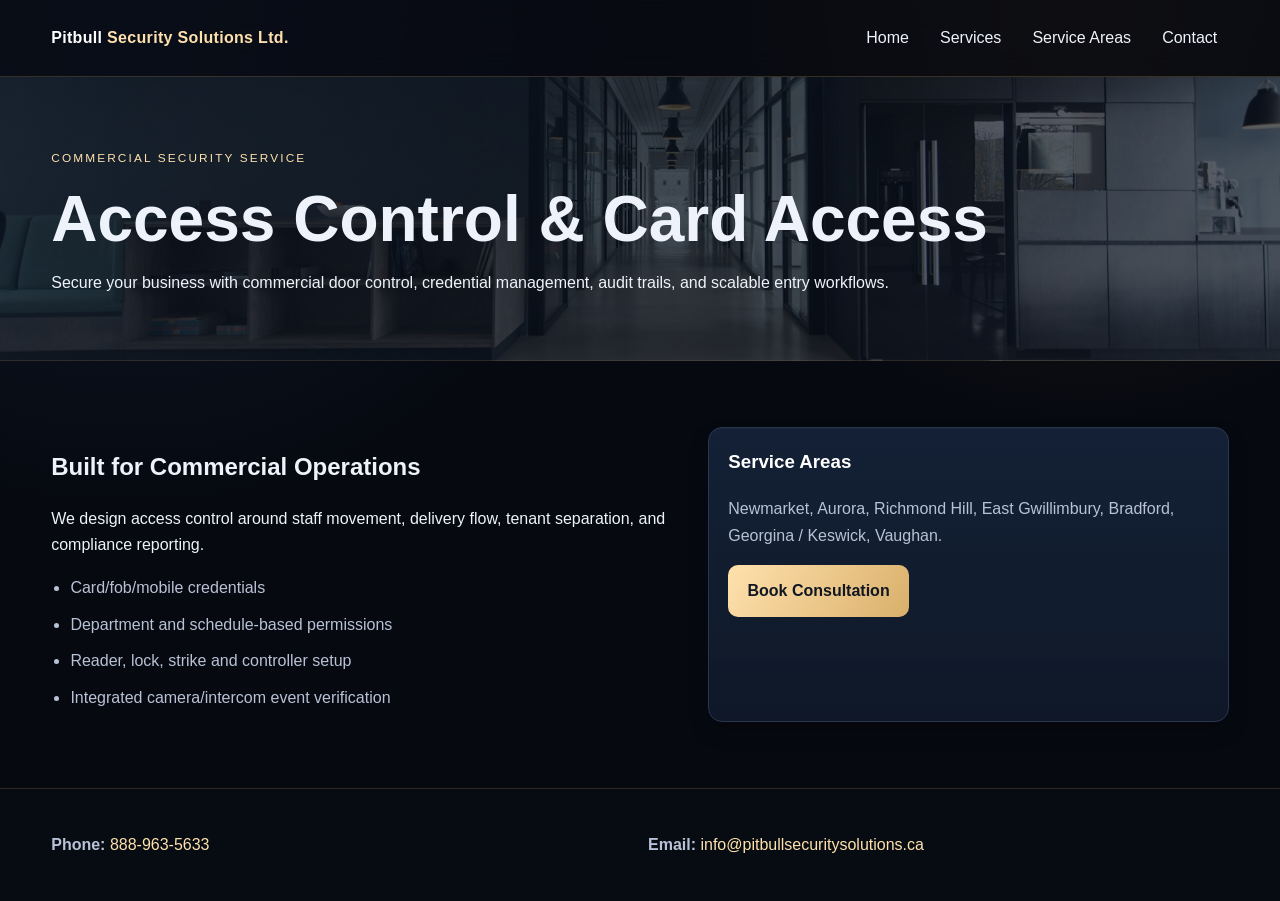
==== access-control.html @ b4ac7568 "Add service pages and images for Access Control, Alarm Systems, and Service Areas ### Motivation  - " ====
<!doctype html>
<html lang="en-CA">
<head>
  <meta charset="UTF-8">
  <meta name="viewport" content="width=device-width, initial-scale=1.0">
  <title>Commercial Access Control & Card Access | Pitbull Security Solutions Ltd.</title>
  <meta name="description" content="Commercial-grade access control and card access systems for offices, retail, industrial, and mixed-use buildings in York Region.">
  <meta name="robots" content="index,follow">
  <link rel="canonical" href="https://pitbullsecuritysolutions.ca/access-control.html">
  <link rel="stylesheet" href="styles.css">
</head>
<body>
<header class="site-header"><div class="container nav-wrap"><a class="brand" href="index.html">Pitbull <span>Security Solutions Ltd.</span></a><nav aria-label="Primary navigation"><ul><li><a href="index.html">Home</a></li><li><a href="services.html">Services</a></li><li><a href="areas.html">Service Areas</a></li><li><a href="contact.html">Contact</a></li></ul></nav></div></header>
<main>
  <section class="internal-hero img-access-commercial"><div class="container"><p class="eyebrow">Commercial Security Service</p><h1>Access Control & Card Access</h1><p>Secure your business with commercial door control, credential management, audit trails, and scalable entry workflows.</p></div></section>
  <section class="section"><div class="container two-col"><div><h2>Built for Commercial Operations</h2><p>We design access control around staff movement, delivery flow, tenant separation, and compliance reporting.</p><ul class='feature-list'><li>Card/fob/mobile credentials</li><li>Department and schedule-based permissions</li><li>Reader, lock, strike and controller setup</li><li>Integrated camera/intercom event verification</li></ul></div><div class="card"><h3>Service Areas</h3><p>Newmarket, Aurora, Richmond Hill, East Gwillimbury, Bradford, Georgina / Keswick, Vaughan.</p><p><a class="btn btn-primary" href="contact.html">Book Consultation</a></p></div></div></section>
</main>
<footer class="site-footer"><div class="container footer-grid"><p><strong>Phone:</strong> <a href="tel:8889635633">888-963-5633</a></p><p><strong>Email:</strong> <a href="mailto:info@pitbullsecuritysolutions.ca">info@pitbullsecuritysolutions.ca</a></p></div></footer>
</body></html>
---- styles.css ----
:root {
  --bg: #060910;
  --surface: #111a2b;
  --surface-2: #152239;
  --text: #eef3fb;
  --muted: #b8c2d6;
  --accent: #d9b06b;
  --accent-2: #ffe1ad;
  --line: #273651;
  --max: 1200px;
}
* { box-sizing: border-box; }
html, body { margin: 0; padding: 0; }
body {
  font-family: Inter, "Segoe UI", Roboto, sans-serif;
  color: var(--text);
  line-height: 1.65;
  background:
    radial-gradient(circle at 10% 0, rgba(30,50,83,.45) 0, rgba(30,50,83,0) 35%),
    radial-gradient(circle at 85% 0, rgba(104,73,24,.35) 0, rgba(104,73,24,0) 30%),
    var(--bg);
}
.container { width: min(var(--max), 92vw); margin-inline: auto; }
a { color: var(--accent-2); text-decoration: none; }
a:hover { color: #fff; }

.site-header {
  position: sticky; top: 0; z-index: 100;
  background: rgba(8,11,18,.78);
  border-bottom: 1px solid rgba(217,176,107,.22);
  backdrop-filter: blur(14px);
}
.nav-wrap { min-height: 76px; display: flex; align-items: center; justify-content: space-between; gap: 1rem; }
.brand { color:#fff; font-weight: 800; letter-spacing:.02em; }
.brand span { color: var(--accent-2); }
nav ul { margin:0; padding:0; list-style:none; display:flex; flex-wrap:wrap; gap:.5rem; }
nav a { color: var(--text); border-radius:999px; padding:.35rem .72rem; }
nav a[aria-current="page"], nav a:hover { background: rgba(217,176,107,.17); }

.hero {
  min-height: 82vh; display:flex; align-items:center;
  background-image: linear-gradient(to right, rgba(6,9,16,.9), rgba(6,9,16,.48)), url('assets/images/camera.jpg');
  background-size: cover; background-position: center;
}
.hero-content { max-width: 840px; padding: 5.1rem 0; }
.eyebrow { margin:0 0 1rem; text-transform: uppercase; letter-spacing:.18em; font-size:.74rem; color:var(--accent-2); }
h1 { margin:0 0 1rem; line-height:1.08; font-size: clamp(2rem, 5vw, 4rem); }
.hero p { color:#e8eef8; font-size:1.08rem; }
.hero-actions { display:flex; flex-wrap: wrap; gap:.8rem; margin-top:1.8rem; }
.btn { display:inline-block; padding:.8rem 1.2rem; border-radius:10px; font-weight:700; }
.btn-primary { background: linear-gradient(120deg, var(--accent-2), var(--accent)); color:#111722; }
.btn-secondary { border:1px solid rgba(238,243,251,.35); color:#fff; }

.section { padding: 4.1rem 0; }
.dark-panel { background: linear-gradient(180deg, rgba(17,26,43,.92), rgba(17,26,43,.67)); border-top:1px solid rgba(217,176,107,.12); border-bottom:1px solid rgba(217,176,107,.12); }
.two-col { display:grid; grid-template-columns: 1.2fr 1fr; gap: 2rem; }
.feature-list { margin:0; padding-left:1.2rem; color:var(--muted); }
.feature-list li { margin-bottom:.65rem; }

.section-lead { color:var(--muted); max-width:75ch; }
.cards, .service-links { display:grid; grid-template-columns: repeat(auto-fit,minmax(240px,1fr)); gap:1rem; }
.card {
  background: linear-gradient(180deg, rgba(21,34,57,.92), rgba(16,25,41,.95));
  border:1px solid var(--line); border-radius:14px; padding:1.2rem;
  box-shadow: inset 0 1px rgba(255,255,255,.03), 0 10px 20px rgba(0,0,0,.2);
}
.card h2,.card h3 { margin-top:0; color:#fff; }
.card p { color:var(--muted); }

.service-grid {
  display:grid;
  grid-template-columns: repeat(auto-fit, minmax(280px,1fr));
  gap: 1rem;
}
.service-tile {
  min-height: 250px;
  border-radius: 15px;
  overflow: hidden;
  border: 1px solid rgba(217,176,107,.22);
  position: relative;
  display:flex;
  align-items:flex-end;
  background-size: cover;
  background-position: center;
}
.service-tile::before {
  content:"";
  position:absolute; inset:0;
  background: linear-gradient(to top, rgba(7,10,16,.93) 15%, rgba(7,10,16,.2));
}
.service-tile > div { position: relative; z-index:1; padding:1.1rem; }
.service-tile h3 { margin:0 0 .35rem; }
.service-tile p { margin:.15rem 0 .5rem; color:#d2dbee; }

.img-access { background-image:url('assets/images/access.jpg'); }
.img-camera { background-image:url('assets/images/camera.jpg'); }
.img-alarm { background-image:url('assets/images/alarm.jpg'); }
.img-intercom { background-image:url('assets/images/intercom.jpg'); }
.img-wiring { background-image:url('assets/images/wiring.jpg'); }
.img-automation { background-image:url('assets/images/automation.jpg'); }

.internal-hero {
  padding: 4.5rem 0 3rem;
  background-image: linear-gradient(130deg, rgba(13,21,35,.95), rgba(16,26,44,.78));
  border-bottom: 1px solid rgba(217,176,107,.15);
}
.internal-hero.img-access,
.internal-hero.img-camera,
.internal-hero.img-alarm,
.internal-hero.img-intercom,
.internal-hero.img-wiring,
.internal-hero.img-automation { background-blend-mode: overlay; }
.map-bg { background-image: linear-gradient(130deg, rgba(13,21,35,.93), rgba(16,26,44,.78)), url('assets/images/map.jpg'); background-size:cover; }

.cta-wrap { text-align:center; border:1px solid rgba(217,176,107,.25); border-radius:14px; padding:2.2rem; background:linear-gradient(180deg,rgba(23,35,56,.95),rgba(12,17,27,.92)); }
.site-footer { border-top:1px solid rgba(217,176,107,.18); background:#070b12; color:var(--muted); padding:1.7rem 0; }
.footer-grid { display:grid; grid-template-columns: repeat(auto-fit,minmax(230px,1fr)); gap:1rem; }

@media (max-width: 900px) {
  .two-col { grid-template-columns: 1fr; }
}
@media (max-width: 650px) {
  .nav-wrap { flex-direction:column; justify-content:center; padding:.65rem 0; }
  .hero { min-height: 70vh; }
  .hero-content { padding: 3.4rem 0; }
}

.service-card-link { display: block; }
.service-thumb {
  display: block;
  height: 120px;
  border-radius: 10px;
  margin-bottom: .9rem;
  background-size: cover;
  background-position: center;
  border: 1px solid rgba(217,176,107,.2);
}

.internal-hero.img-access { background-image: linear-gradient(130deg, rgba(13,21,35,.8), rgba(16,26,44,.65)), url('assets/images/access.jpg'); background-size: cover; background-position: center; }
.internal-hero.img-camera { background-image: linear-gradient(130deg, rgba(13,21,35,.8), rgba(16,26,44,.65)), url('assets/images/camera.jpg'); background-size: cover; background-position: center; }
.internal-hero.img-alarm { background-image: linear-gradient(130deg, rgba(13,21,35,.8), rgba(16,26,44,.65)), url('assets/images/alarm.jpg'); background-size: cover; background-position: center; }
.internal-hero.img-intercom { background-image: linear-gradient(130deg, rgba(13,21,35,.8), rgba(16,26,44,.65)), url('assets/images/intercom.jpg'); background-size: cover; background-position: center; }
.internal-hero.img-wiring { background-image: linear-gradient(130deg, rgba(13,21,35,.8), rgba(16,26,44,.65)), url('assets/images/wiring.jpg'); background-size: cover; background-position: center; }
.internal-hero.img-automation { background-image: linear-gradient(130deg, rgba(13,21,35,.8), rgba(16,26,44,.65)), url('assets/images/automation.jpg'); background-size: cover; background-position: center; }

.image-band {
  display: grid;
  grid-template-columns: repeat(auto-fit, minmax(240px,1fr));
  gap: 1rem;
}
.band-tile {
  min-height: 190px;
  border-radius: 14px;
  border: 1px solid rgba(217,176,107,.2);
  position: relative;
  overflow: hidden;
  display: flex;
  align-items: end;
  background-size: cover;
  background-position: center;
}
.band-tile::before {
  content: "";
  position: absolute;
  inset: 0;
  background: linear-gradient(to top, rgba(7,10,16,.88) 20%, rgba(7,10,16,.15));
}
.band-tile h3 {
  position: relative;
  z-index: 1;
  margin: 0;
  padding: 1rem;
}

.img-contact-panel {
  background-image: linear-gradient(140deg, rgba(14,22,36,.92), rgba(14,22,36,.82)), url('assets/images/contact.jpg');
  background-size: cover;
  background-position: center;
}


.img-access-commercial { background-image: linear-gradient(130deg, rgba(10,18,30,.82), rgba(10,18,30,.66)), url('assets/images/access-commercial.jpg'); background-size: cover; background-position: center; }
.img-intercom-pro { background-image: linear-gradient(130deg, rgba(10,18,30,.82), rgba(10,18,30,.66)), url('assets/images/intercom-pro.jpg'); background-size: cover; background-position: center; }
.img-wiring-pro { background-image: linear-gradient(130deg, rgba(10,18,30,.82), rgba(10,18,30,.66)), url('assets/images/wiring-pro.jpg'); background-size: cover; background-position: center; }

.faq-section { background: linear-gradient(180deg, rgba(12,18,29,.9), rgba(8,13,22,.92)); border-top: 1px solid rgba(217,176,107,.12); border-bottom: 1px solid rgba(217,176,107,.12); }
.faq-grid { display: grid; grid-template-columns: 1fr 1fr; gap: .9rem; }
.faq-item { border: 1px solid var(--line); border-radius: 12px; padding: .8rem 1rem; background: rgba(16,25,41,.86); }
.faq-item summary { cursor: pointer; font-weight: 700; color: #fff; }
.faq-item p { color: var(--muted); margin: .75rem 0 0; }

.form-section { padding-top: 0; }
.form-card { max-width: 860px; margin: 0 auto; }
.contact-form { display: grid; grid-template-columns: 1fr 1fr; gap: .9rem; }
.contact-form label { display: grid; gap: .4rem; color: #dce6f7; font-size: .95rem; }
.contact-form input,
.contact-form select,
.contact-form textarea {
  width: 100%;
  border: 1px solid rgba(217,176,107,.22);
  border-radius: 8px;
  background: rgba(8,12,20,.8);
  color: #fff;
  padding: .68rem .75rem;
  font: inherit;
}
.contact-form textarea,
.contact-form label:last-of-type,
.contact-form button { grid-column: 1 / -1; }

@media (max-width: 850px) {
  .faq-grid,
  .contact-form { grid-template-columns: 1fr; }
}
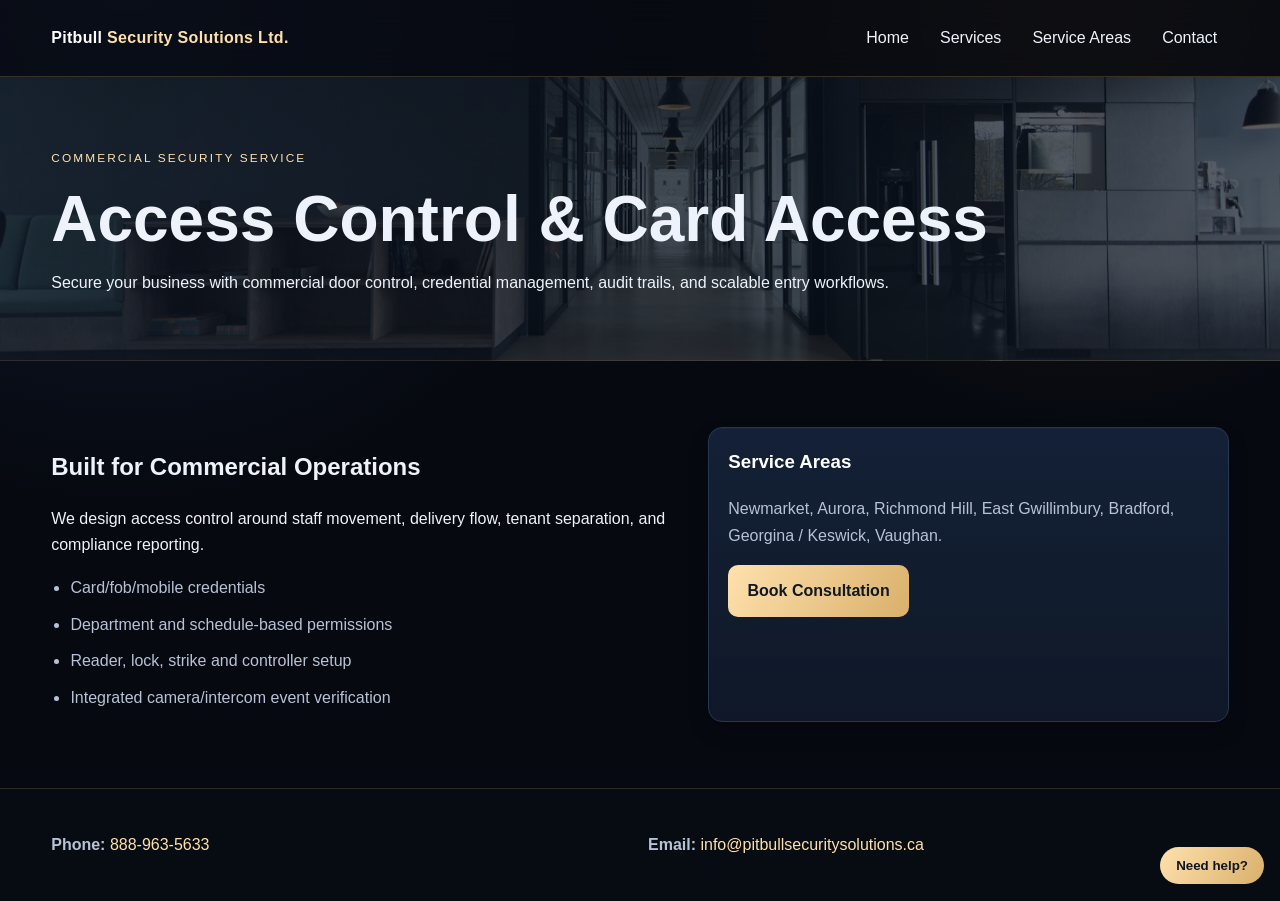
==== commit 4b22a1d9: "Production harden site with chat assistant, richer content, and PWA metadata" ====
--- a/access-control.html
+++ b/access-control.html
@@ -8,6 +8,8 @@
   <meta name="robots" content="index,follow">
   <link rel="canonical" href="https://pitbullsecuritysolutions.ca/access-control.html">
   <link rel="stylesheet" href="styles.css">
+  <link rel="icon" href="favicon.svg" type="image/svg+xml">
+  <link rel="manifest" href="site.webmanifest">
 </head>
 <body>
 <header class="site-header"><div class="container nav-wrap"><a class="brand" href="index.html">Pitbull <span>Security Solutions Ltd.</span></a><nav aria-label="Primary navigation"><ul><li><a href="index.html">Home</a></li><li><a href="services.html">Services</a></li><li><a href="areas.html">Service Areas</a></li><li><a href="contact.html">Contact</a></li></ul></nav></div></header>
@@ -16,4 +18,5 @@
   <section class="section"><div class="container two-col"><div><h2>Built for Commercial Operations</h2><p>We design access control around staff movement, delivery flow, tenant separation, and compliance reporting.</p><ul class='feature-list'><li>Card/fob/mobile credentials</li><li>Department and schedule-based permissions</li><li>Reader, lock, strike and controller setup</li><li>Integrated camera/intercom event verification</li></ul></div><div class="card"><h3>Service Areas</h3><p>Newmarket, Aurora, Richmond Hill, East Gwillimbury, Bradford, Georgina / Keswick, Vaughan.</p><p><a class="btn btn-primary" href="contact.html">Book Consultation</a></p></div></div></section>
 </main>
 <footer class="site-footer"><div class="container footer-grid"><p><strong>Phone:</strong> <a href="tel:8889635633">888-963-5633</a></p><p><strong>Email:</strong> <a href="mailto:info@pitbullsecuritysolutions.ca">info@pitbullsecuritysolutions.ca</a></p></div></footer>
+  <script src="assistant-chat.js" defer></script>
 </body></html>
--- a/styles.css
+++ b/styles.css
@@ -212,3 +212,23 @@
   .faq-grid,
   .contact-form { grid-template-columns: 1fr; }
 }
+
+/* Production hardening UI additions */
+.pro-section { padding: 4rem 0; }
+.pro-grid { display:grid; grid-template-columns: repeat(auto-fit, minmax(220px,1fr)); gap:1rem; }
+.kpi { border:1px solid var(--line); border-radius:12px; padding:1rem; background:rgba(16,25,41,.85); }
+
+.chat-widget { position: fixed; right: 1rem; bottom: 1rem; z-index: 999; font-family: Inter, sans-serif; }
+.chat-toggle { background: linear-gradient(120deg, var(--accent-2), var(--accent)); color:#0f1420; border:0; border-radius:999px; padding:.7rem 1rem; font-weight:700; cursor:pointer; }
+.chat-panel { width: min(92vw, 340px); margin-top:.6rem; border:1px solid rgba(217,176,107,.28); border-radius:14px; background:#0c1220; box-shadow:0 10px 30px rgba(0,0,0,.35); overflow:hidden; }
+.chat-panel header { display:flex; justify-content:space-between; align-items:center; padding:.7rem .85rem; background:#111a2b; }
+.chat-close { background:none; border:0; color:#fff; font-size:1.2rem; cursor:pointer; }
+.chat-body { max-height: 260px; overflow:auto; padding:.8rem; display:grid; gap:.5rem; }
+.chat-body p { margin:0; padding:.5rem .6rem; border-radius:10px; font-size:.92rem; }
+.chat-body .bot { background:#1a253a; color:#e9effa; }
+.chat-body .user { background:#283856; color:#fff; justify-self:end; }
+.chat-form { display:flex; gap:.45rem; padding:.75rem; border-top:1px solid #23314b; }
+.chat-form input { flex:1; border:1px solid #2c3b59; border-radius:8px; background:#0a101c; color:#fff; padding:.55rem .6rem; }
+.chat-form button { border:0; border-radius:8px; background:#d9b06b; color:#101722; padding:.55rem .72rem; font-weight:700; }
+.chat-escalate { display:flex; justify-content:space-between; gap:.4rem; padding:0 .75rem .75rem; }
+.chat-escalate a { font-size:.8rem; }
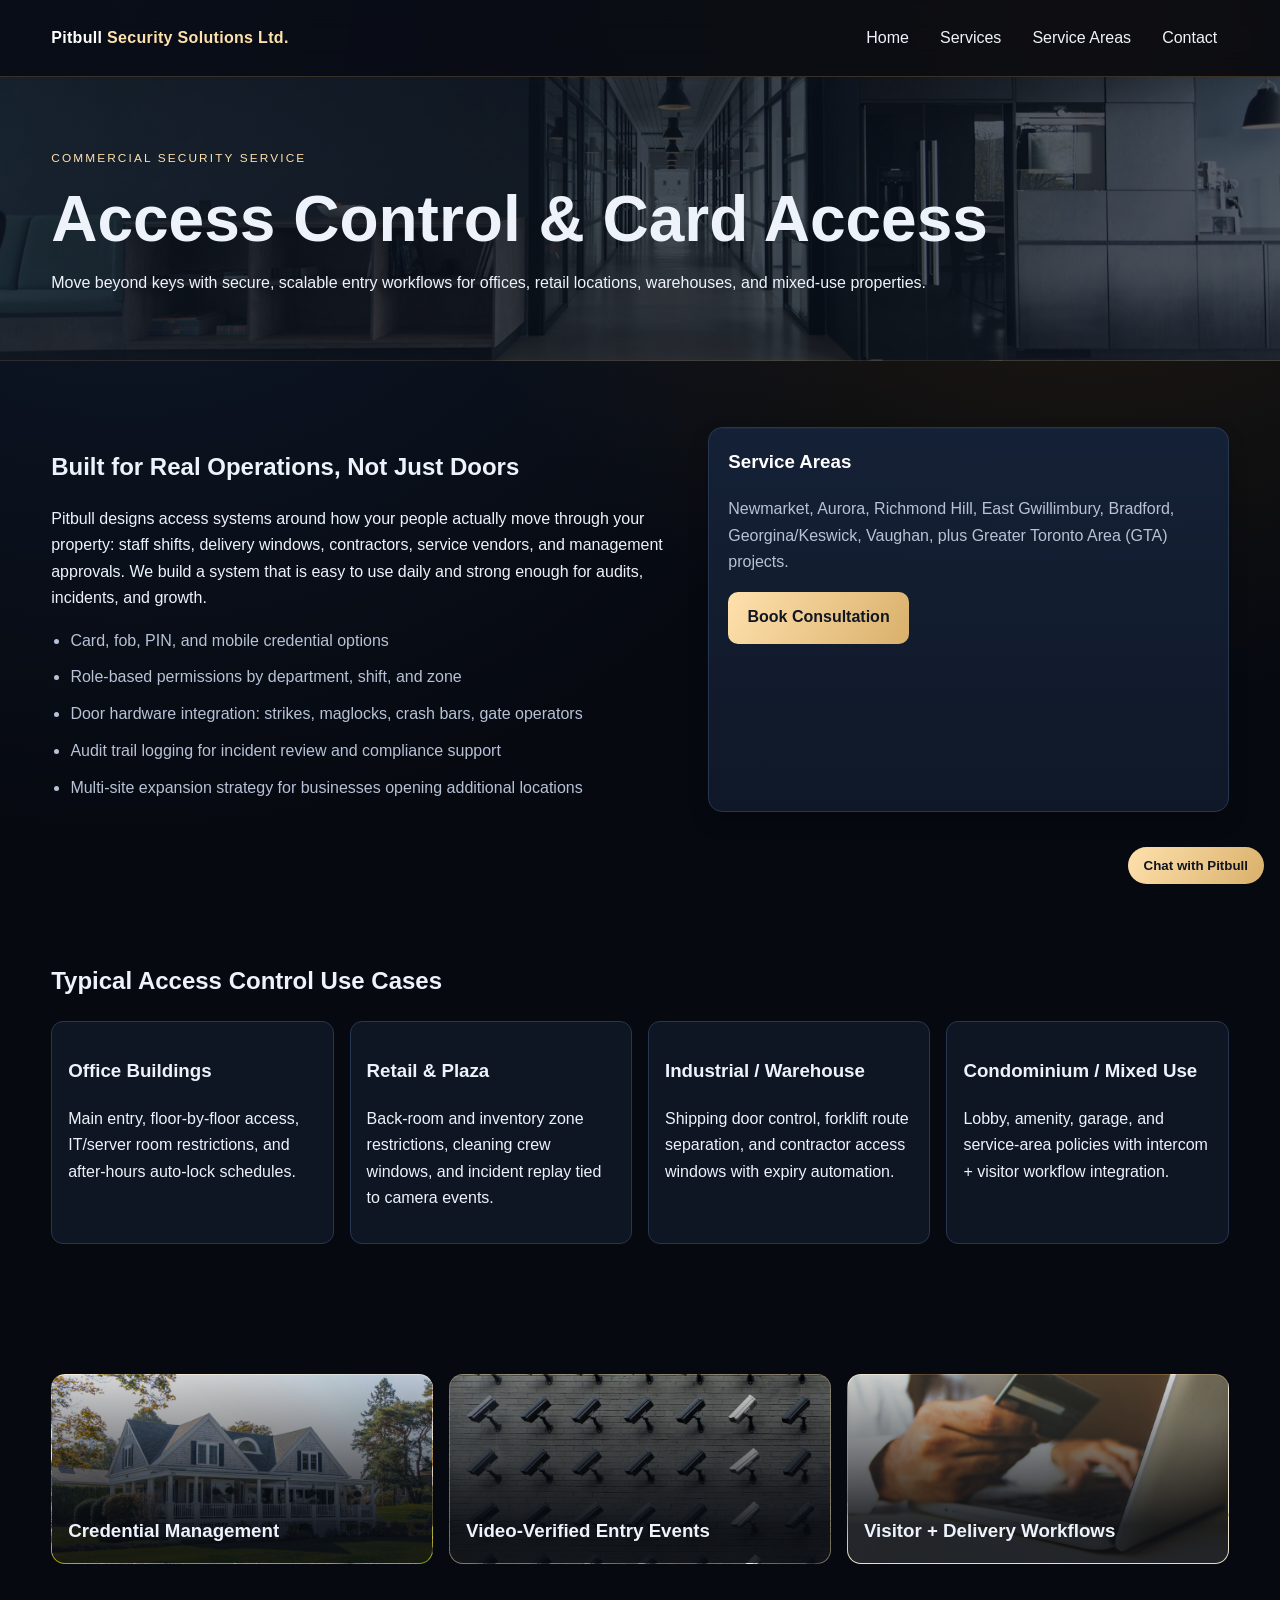
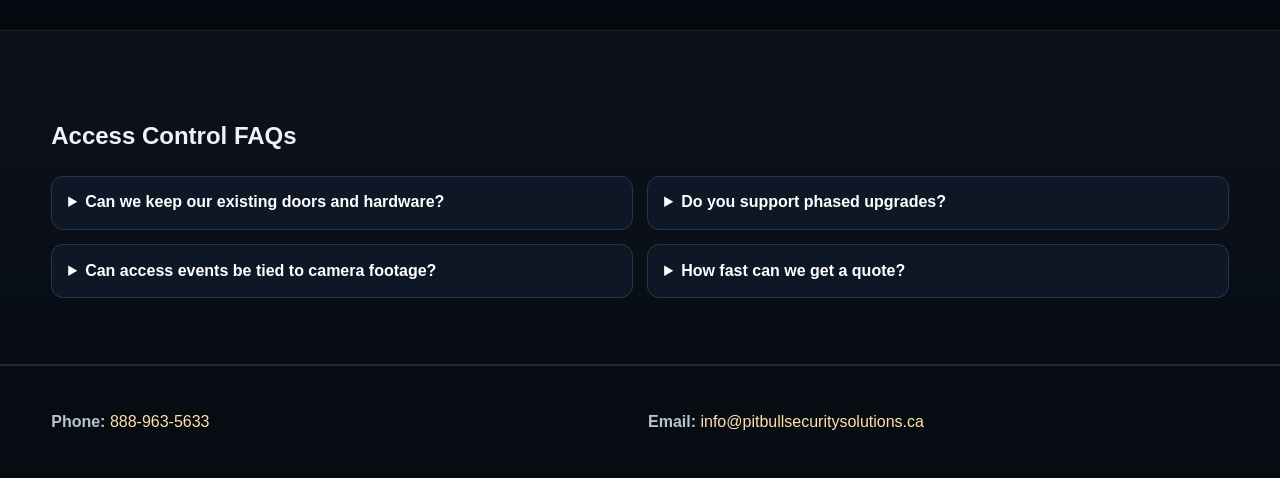
==== commit 8a81240d: "Expand service content, add GTA coverage, and add lead-gen playbook" ====
--- a/access-control.html
+++ b/access-control.html
@@ -3,8 +3,8 @@
 <head>
   <meta charset="UTF-8">
   <meta name="viewport" content="width=device-width, initial-scale=1.0">
-  <title>Commercial Access Control & Card Access | Pitbull Security Solutions Ltd.</title>
-  <meta name="description" content="Commercial-grade access control and card access systems for offices, retail, industrial, and mixed-use buildings in York Region.">
+  <title>Commercial Access Control & Card Access in York Region + GTA | Pitbull Security Solutions Ltd.</title>
+  <meta name="description" content="Commercial-grade access control, keyless entry, and credential management for offices, retail, industrial, condo and multi-tenant sites across York Region and the GTA.">
   <meta name="robots" content="index,follow">
   <link rel="canonical" href="https://pitbullsecuritysolutions.ca/access-control.html">
   <link rel="stylesheet" href="styles.css">
@@ -14,9 +14,62 @@
 <body>
 <header class="site-header"><div class="container nav-wrap"><a class="brand" href="index.html">Pitbull <span>Security Solutions Ltd.</span></a><nav aria-label="Primary navigation"><ul><li><a href="index.html">Home</a></li><li><a href="services.html">Services</a></li><li><a href="areas.html">Service Areas</a></li><li><a href="contact.html">Contact</a></li></ul></nav></div></header>
 <main>
-  <section class="internal-hero img-access-commercial"><div class="container"><p class="eyebrow">Commercial Security Service</p><h1>Access Control & Card Access</h1><p>Secure your business with commercial door control, credential management, audit trails, and scalable entry workflows.</p></div></section>
-  <section class="section"><div class="container two-col"><div><h2>Built for Commercial Operations</h2><p>We design access control around staff movement, delivery flow, tenant separation, and compliance reporting.</p><ul class='feature-list'><li>Card/fob/mobile credentials</li><li>Department and schedule-based permissions</li><li>Reader, lock, strike and controller setup</li><li>Integrated camera/intercom event verification</li></ul></div><div class="card"><h3>Service Areas</h3><p>Newmarket, Aurora, Richmond Hill, East Gwillimbury, Bradford, Georgina / Keswick, Vaughan.</p><p><a class="btn btn-primary" href="contact.html">Book Consultation</a></p></div></div></section>
+  <section class="internal-hero img-access-commercial"><div class="container"><p class="eyebrow">Commercial Security Service</p><h1>Access Control & Card Access</h1><p>Move beyond keys with secure, scalable entry workflows for offices, retail locations, warehouses, and mixed-use properties.</p></div></section>
+
+  <section class="section">
+    <div class="container two-col">
+      <div>
+        <h2>Built for Real Operations, Not Just Doors</h2>
+        <p>Pitbull designs access systems around how your people actually move through your property: staff shifts, delivery windows, contractors, service vendors, and management approvals. We build a system that is easy to use daily and strong enough for audits, incidents, and growth.</p>
+        <ul class="feature-list">
+          <li>Card, fob, PIN, and mobile credential options</li>
+          <li>Role-based permissions by department, shift, and zone</li>
+          <li>Door hardware integration: strikes, maglocks, crash bars, gate operators</li>
+          <li>Audit trail logging for incident review and compliance support</li>
+          <li>Multi-site expansion strategy for businesses opening additional locations</li>
+        </ul>
+      </div>
+      <div class="card">
+        <h3>Service Areas</h3>
+        <p>Newmarket, Aurora, Richmond Hill, East Gwillimbury, Bradford, Georgina/Keswick, Vaughan, plus Greater Toronto Area (GTA) projects.</p>
+        <p><a class="btn btn-primary" href="contact.html">Book Consultation</a></p>
+      </div>
+    </div>
+  </section>
+
+  <section class="pro-section">
+    <div class="container">
+      <h2>Typical Access Control Use Cases</h2>
+      <div class="pro-grid">
+        <article class="kpi"><h3>Office Buildings</h3><p>Main entry, floor-by-floor access, IT/server room restrictions, and after-hours auto-lock schedules.</p></article>
+        <article class="kpi"><h3>Retail & Plaza</h3><p>Back-room and inventory zone restrictions, cleaning crew windows, and incident replay tied to camera events.</p></article>
+        <article class="kpi"><h3>Industrial / Warehouse</h3><p>Shipping door control, forklift route separation, and contractor access windows with expiry automation.</p></article>
+        <article class="kpi"><h3>Condominium / Mixed Use</h3><p>Lobby, amenity, garage, and service-area policies with intercom + visitor workflow integration.</p></article>
+      </div>
+    </div>
+  </section>
+
+  <section class="section">
+    <div class="container image-band">
+      <article class="band-tile img-access"><h3>Credential Management</h3></article>
+      <article class="band-tile img-camera"><h3>Video-Verified Entry Events</h3></article>
+      <article class="band-tile img-intercom"><h3>Visitor + Delivery Workflows</h3></article>
+    </div>
+  </section>
+
+  <section class="faq-section section">
+    <div class="container">
+      <h2>Access Control FAQs</h2>
+      <div class="faq-grid">
+        <details class="faq-item"><summary>Can we keep our existing doors and hardware?</summary><p>Usually yes. We assess your current frame/door/hardware condition and recommend where to reuse, upgrade, or replace for reliability.</p></details>
+        <details class="faq-item"><summary>Do you support phased upgrades?</summary><p>Absolutely. Many clients start with priority doors, then scale by floor, department, or building as budgets and timelines allow.</p></details>
+        <details class="faq-item"><summary>Can access events be tied to camera footage?</summary><p>Yes. We can align access events with camera coverage to speed up verification and incident investigations.</p></details>
+        <details class="faq-item"><summary>How fast can we get a quote?</summary><p>After a site review and scope call, we provide a clear proposal with options based on your operational requirements.</p></details>
+      </div>
+    </div>
+  </section>
 </main>
 <footer class="site-footer"><div class="container footer-grid"><p><strong>Phone:</strong> <a href="tel:8889635633">888-963-5633</a></p><p><strong>Email:</strong> <a href="mailto:info@pitbullsecuritysolutions.ca">info@pitbullsecuritysolutions.ca</a></p></div></footer>
-  <script src="assistant-chat.js" defer></script>
-</body></html>
+<script src="assistant-chat.js" defer></script>
+</body>
+</html>
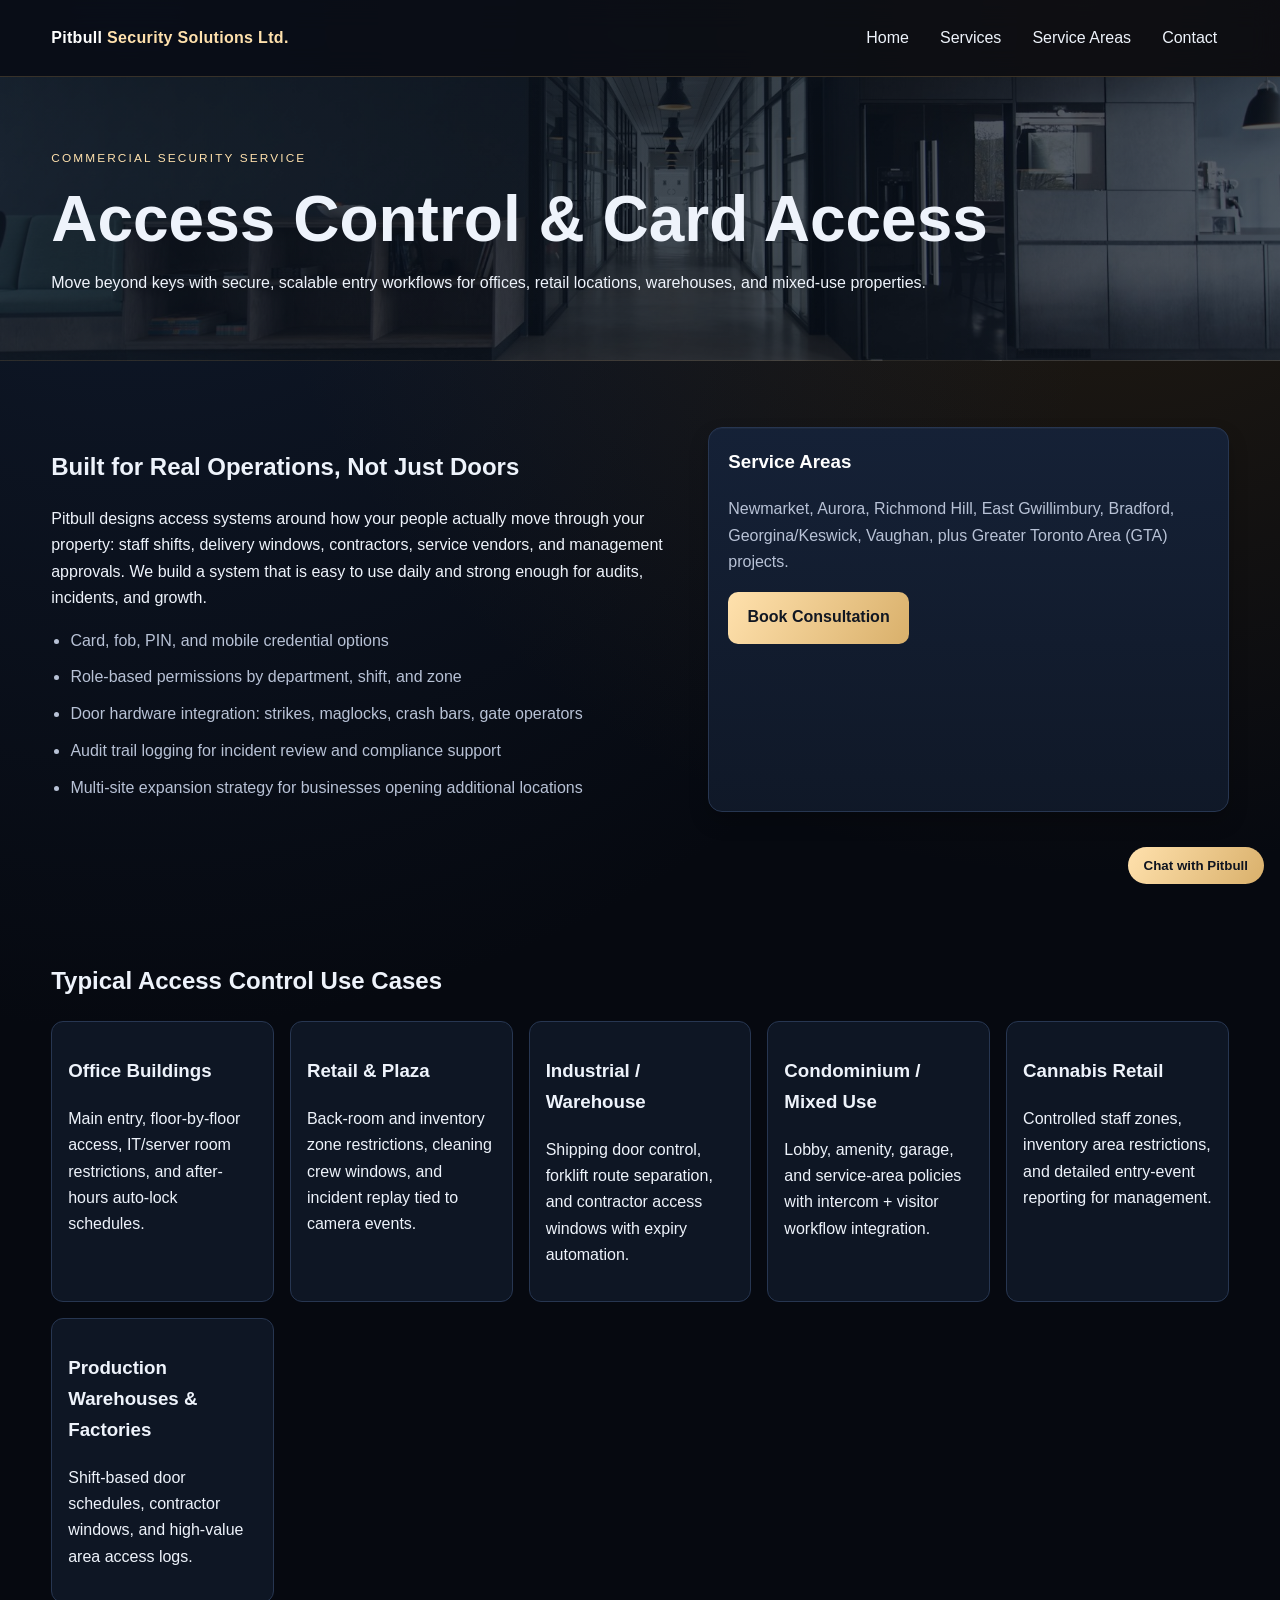
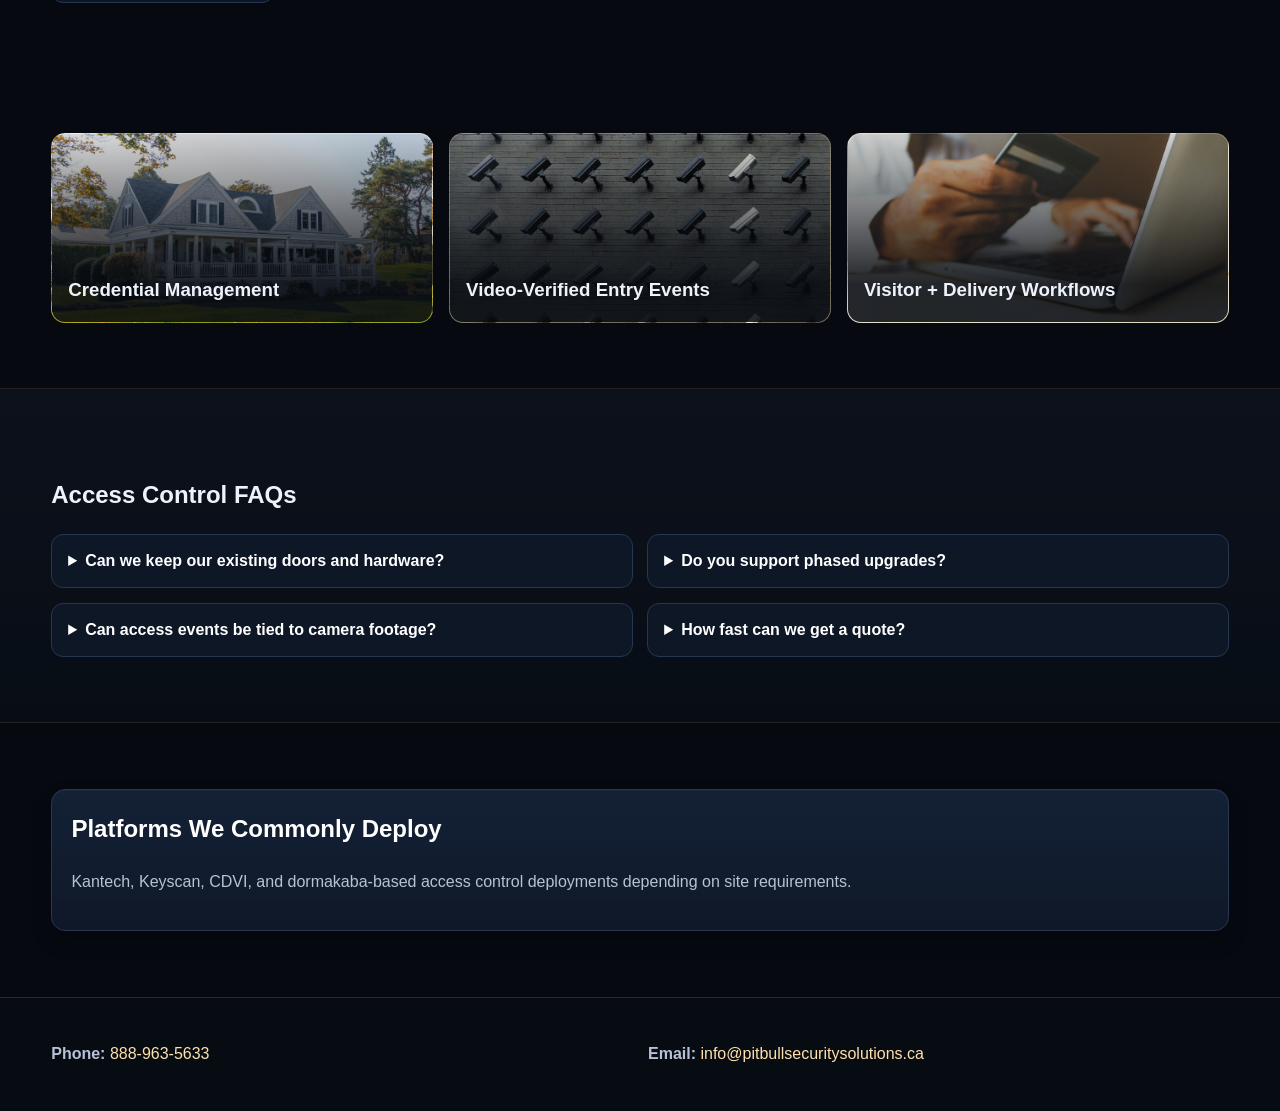
==== commit 3d159433: "Add cannabis vertical focus and brand-specific offerings across site" ====
--- a/access-control.html
+++ b/access-control.html
@@ -1,9 +1,9 @@
 <!doctype html>
-<html lang="en-CA">
+<html lang="en">
 <head>
   <meta charset="UTF-8">
   <meta name="viewport" content="width=device-width, initial-scale=1.0">
-  <title>Commercial Access Control & Card Access in York Region + GTA | Pitbull Security Solutions Ltd.</title>
+  <title>Commercial Access Control & Card Access in Ontario (York Region + GTA) | Pitbull Security Solutions Ltd.</title>
   <meta name="description" content="Commercial-grade access control, keyless entry, and credential management for offices, retail, industrial, condo and multi-tenant sites across York Region and the GTA.">
   <meta name="robots" content="index,follow">
   <link rel="canonical" href="https://pitbullsecuritysolutions.ca/access-control.html">
@@ -45,6 +45,8 @@
         <article class="kpi"><h3>Retail & Plaza</h3><p>Back-room and inventory zone restrictions, cleaning crew windows, and incident replay tied to camera events.</p></article>
         <article class="kpi"><h3>Industrial / Warehouse</h3><p>Shipping door control, forklift route separation, and contractor access windows with expiry automation.</p></article>
         <article class="kpi"><h3>Condominium / Mixed Use</h3><p>Lobby, amenity, garage, and service-area policies with intercom + visitor workflow integration.</p></article>
+        <article class="kpi"><h3>Cannabis Retail</h3><p>Controlled staff zones, inventory area restrictions, and detailed entry-event reporting for management.</p></article>
+        <article class="kpi"><h3>Production Warehouses & Factories</h3><p>Shift-based door schedules, contractor windows, and high-value area access logs.</p></article>
       </div>
     </div>
   </section>
@@ -68,6 +70,15 @@
       </div>
     </div>
   </section>
+
+  <section class="section">
+    <div class="container">
+      <div class="card">
+        <h2>Platforms We Commonly Deploy</h2>
+        <p>Kantech, Keyscan, CDVI, and dormakaba-based access control deployments depending on site requirements.</p>
+      </div>
+    </div>
+  </section>
 </main>
 <footer class="site-footer"><div class="container footer-grid"><p><strong>Phone:</strong> <a href="tel:8889635633">888-963-5633</a></p><p><strong>Email:</strong> <a href="mailto:info@pitbullsecuritysolutions.ca">info@pitbullsecuritysolutions.ca</a></p></div></footer>
 <script src="assistant-chat.js" defer></script>
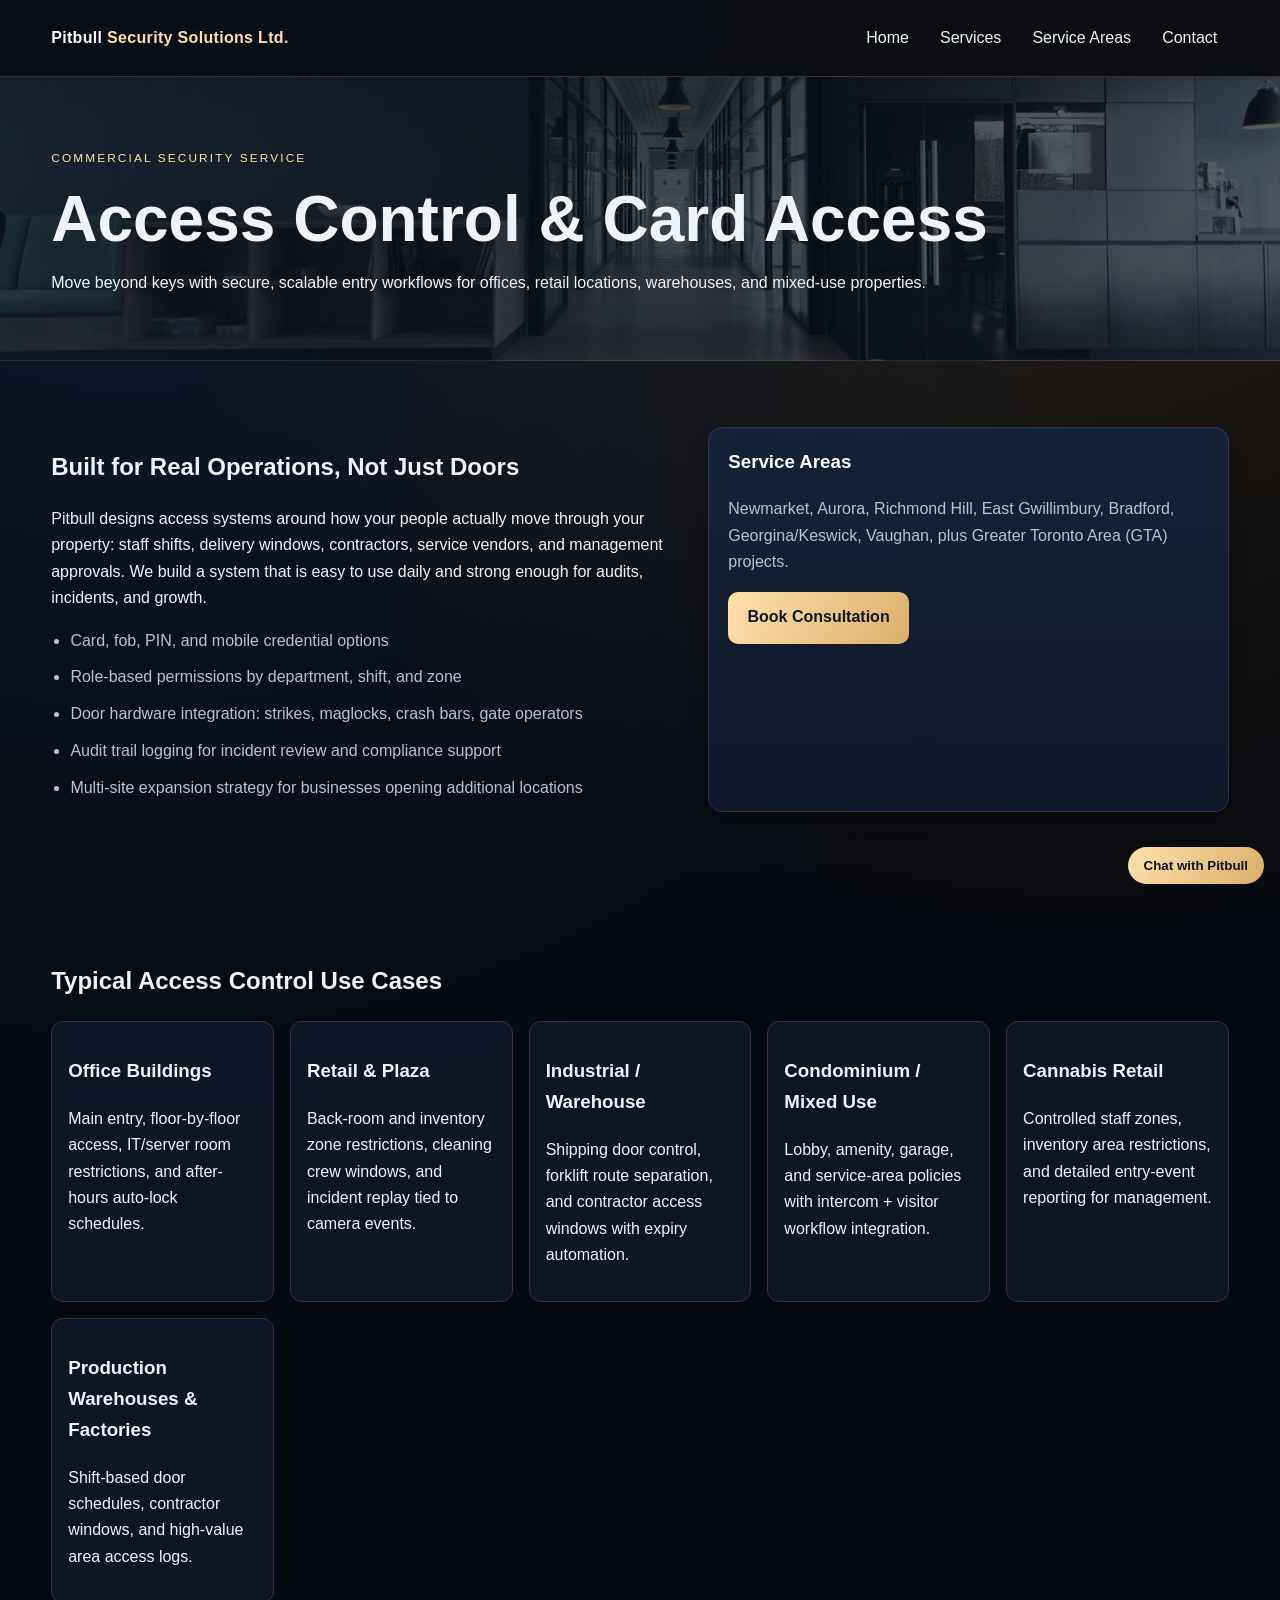
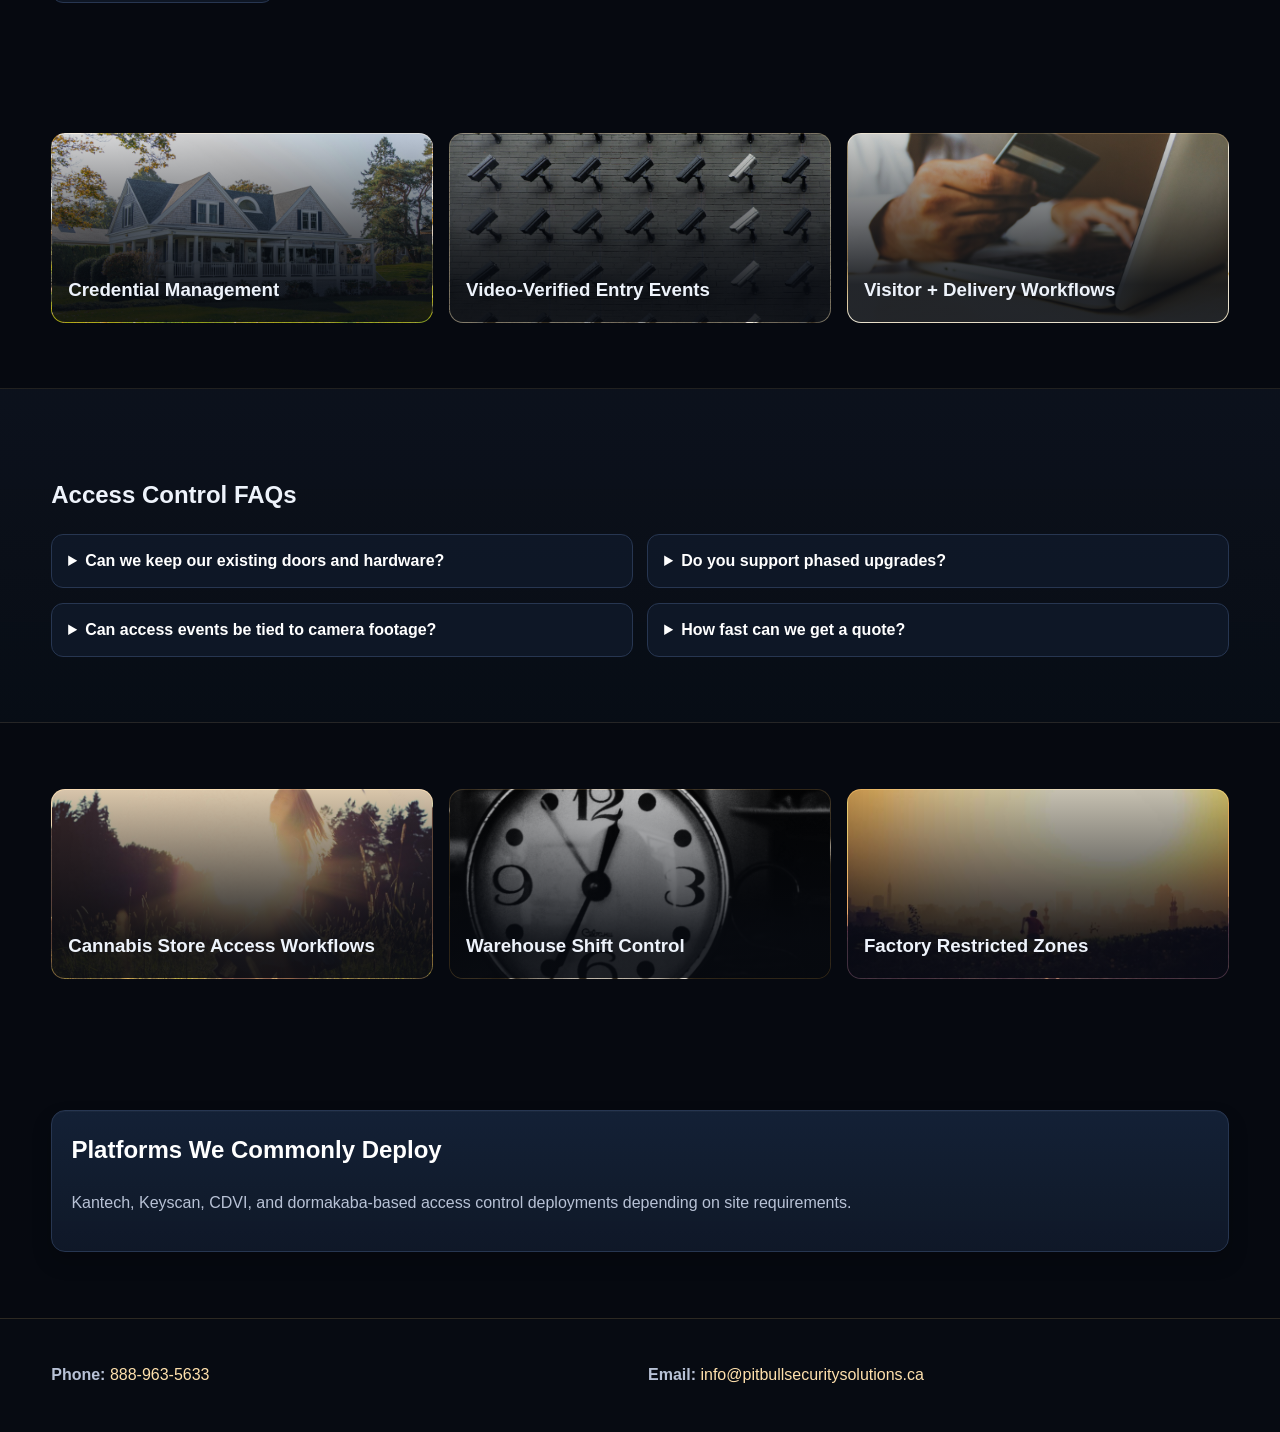
==== commit c7421315: "Add realistic visuals and auto-run deployment/push workflow" ====
--- a/access-control.html
+++ b/access-control.html
@@ -71,6 +71,15 @@
     </div>
   </section>
 
+  
+  <section class="section">
+    <div class="container image-band">
+      <article class="band-tile img-cannabis"><h3>Cannabis Store Access Workflows</h3></article>
+      <article class="band-tile img-warehouse"><h3>Warehouse Shift Control</h3></article>
+      <article class="band-tile img-factory"><h3>Factory Restricted Zones</h3></article>
+    </div>
+  </section>
+
   <section class="section">
     <div class="container">
       <div class="card">
--- a/styles.css
+++ b/styles.css
@@ -98,6 +98,11 @@
 .img-intercom { background-image:url('assets/images/intercom.jpg'); }
 .img-wiring { background-image:url('assets/images/wiring.jpg'); }
 .img-automation { background-image:url('assets/images/automation.jpg'); }
+
+.img-cannabis { background-image:url('assets/images/cannabis-store.jpg'); }
+.img-warehouse { background-image:url('assets/images/production-warehouse.jpg'); }
+.img-factory { background-image:url('assets/images/factory-floor.jpg'); }
+
 
 .internal-hero {
   padding: 4.5rem 0 3rem;
@@ -232,3 +237,5 @@
 .chat-form button { border:0; border-radius:8px; background:#d9b06b; color:#101722; padding:.55rem .72rem; font-weight:700; }
 .chat-escalate { display:flex; justify-content:space-between; gap:.4rem; padding:0 .75rem .75rem; }
 .chat-escalate a { font-size:.8rem; }
+
+.internal-hero.img-cannabis { background-image: linear-gradient(130deg, rgba(13,21,35,.8), rgba(16,26,44,.65)), url('assets/images/cannabis-store.jpg'); background-size: cover; background-position: center; }
